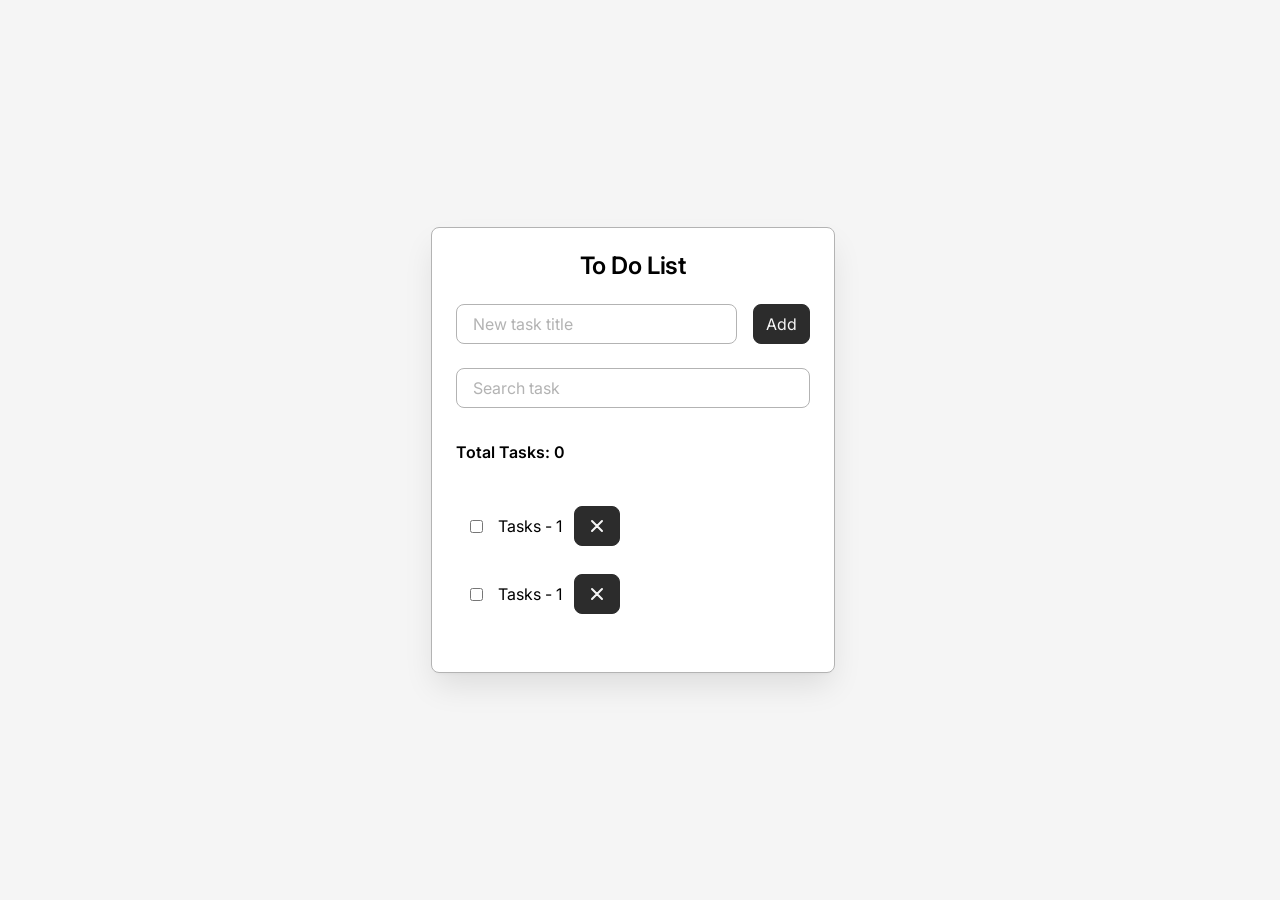
==== src/index.html @ d5d2d810 "Fix: index.html, todo.css" ====
<!doctype html>
<html lang="en">

<head>
  <meta charset="UTF-8" />
  <meta name="viewport" content="width=device-width" />
  <title>To Do List</title>
  <link rel="stylesheet" href="./styles/index.css" />
  <script src=" ./script.js" defer>
  </script>
</head>

<body>
  <div class="todo" data-js-todo>
    <h1 class="todo__title">To Do List</h1>
    <form class="todo__form data-js-todo-new-task-form">
      <div class="todo__field field">
        <label class="field__label" for="new-task">
          New task title
        </label>
        <input class="field__input" id="new-task" placeholder=" " autocomplete="off" data-js-todo-new-task-input />
      </div>
      <button class="button" type="submit">Add</button>
    </form>

    <form class="todo__form data-js-todo-search-task-form">
      <div class="todo__field field">
        <label class="field__label" for="new-task">
          Search task
        </label>
        <input class="field__input" type="search" id="new-task" placeholder=" " autocomplete="off"
          data-js-todo-search-task-input />
      </div>
    </form>

    <div class="todo__info">
      <div class="todo__total-tasks">
        Total Tasks: <span data-js-todo-total-tasks>0</span>
      </div>
      <button class="todo__delete-all-button" type="button" data-js-todo-delete-all-button>
        Delete All
      </button>
    </div>

    <ul class="todo__list" data-js-todo-list>
      <li class="todo__item todo-item" data-js-todo-item>
        <input id="todo-1" class="todo-item__checkbox" type="checkbox" data-js-todo-item-checkbox />
        <label for="todo-1" class="todo-item__label" data-js-todo-item-label>Tasks - 1
        </label>
        <button data-js-todo-item-delete-button class="todo__item__delete-button" type="button" aria-label="Delete"
          title="Delete">
          <svg viewBox="0 0 20 20" xmlns="http://www.w3.org/2000/svg" xmlns:xlink="http://www.w3.org/1999/xlink"
            width="20.000000" height="20.000000" fill="none">
            <rect id="X" width="20.000000" height="20.000000" x="0.000000" y="0.000000" fill="rgb(255,255,255)"
              fill-opacity="0" />
            <path id="Icon" d="M5 5L10 10L15 15M15 5L10 10M10 10L5 15" stroke="rgb(117,117,117)" stroke-linecap="round"
              stroke-linejoin="round" stroke-width="2.000000" />
          </svg>
        </button>
      </li>
      <li class="todo__item todo-item data-js-todo-item">
        <input id="todo-1" class="todo-item__checkbox" type="checkbox" data-js-todo-item-checkbox />
        <label for="todo-1" class="todo-item__label" data-js-todo-item-label>Tasks - 1
        </label>
        <button data-js-todo-item-delete-button class="todo__item__delete-button" type="button" aria-label="Delete"
          title="Delete">
          <svg viewBox="0 0 20 20" xmlns="http://www.w3.org/2000/svg" xmlns:xlink="http://www.w3.org/1999/xlink"
            width="20.000000" height="20.000000" fill="none">
            <rect id="X" width="20.000000" height="20.000000" x="0.000000" y="0.000000" fill="rgb(255,255,255)"
              fill-opacity="0" />
            <path id="Icon" d="M5 5L10 10L15 15M15 5L10 10M10 10L5 15" stroke="rgb(117,117,117)" stroke-linecap="round"
              stroke-linejoin="round" stroke-width="2.000000" />
          </svg>
        </button>
      </li>
    </ul>
    <div class="todo__empty-message" data-js-todo-empty-message></div>
  </div>
</body>

</html>
---- src/styles/index.css ----
@import url(./fonts.css);
@import url(./global.css);
@import url(./normaiize.css);
@import url(./variables.css);

@import url(./components/button.css);
@import url(./components/field.css);
@import url(./components/todo.css);
@import url(./components/todo-item.css);
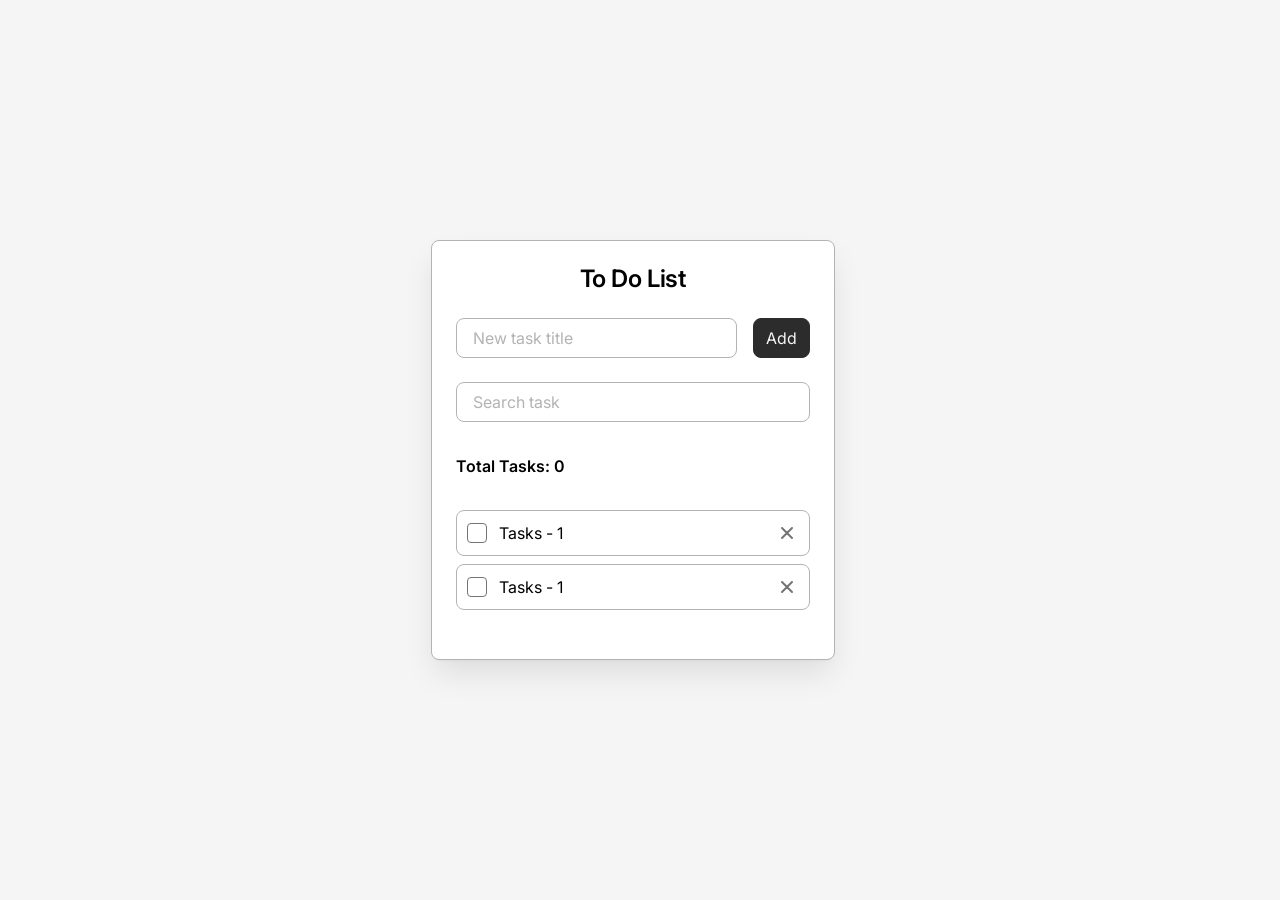
==== commit 510df4d5: "Add: todo-item.css" ====
--- a/src/index.html
+++ b/src/index.html
@@ -25,10 +25,10 @@
 
     <form class="todo__form data-js-todo-search-task-form">
       <div class="todo__field field">
-        <label class="field__label" for="new-task">
+        <label class="field__label" for="search-task">
           Search task
         </label>
-        <input class="field__input" type="search" id="new-task" placeholder=" " autocomplete="off"
+        <input class="field__input" type="search" id="search-task" placeholder=" " autocomplete="off"
           data-js-todo-search-task-input />
       </div>
     </form>
@@ -58,9 +58,9 @@
           </svg>
         </button>
       </li>
-      <li class="todo__item todo-item data-js-todo-item">
-        <input id="todo-1" class="todo-item__checkbox" type="checkbox" data-js-todo-item-checkbox />
-        <label for="todo-1" class="todo-item__label" data-js-todo-item-label>Tasks - 1
+      <li class="todo__item todo-item todo-item data-js-todo-item">
+        <input id="todo-2" class="todo-item__checkbox" type="checkbox" data-js-todo-item-checkbox />
+        <label for="todo-2" class="todo-item__label" data-js-todo-item-label>Tasks - 1
         </label>
         <button data-js-todo-item-delete-button class="todo__item__delete-button" type="button" aria-label="Delete"
           title="Delete">
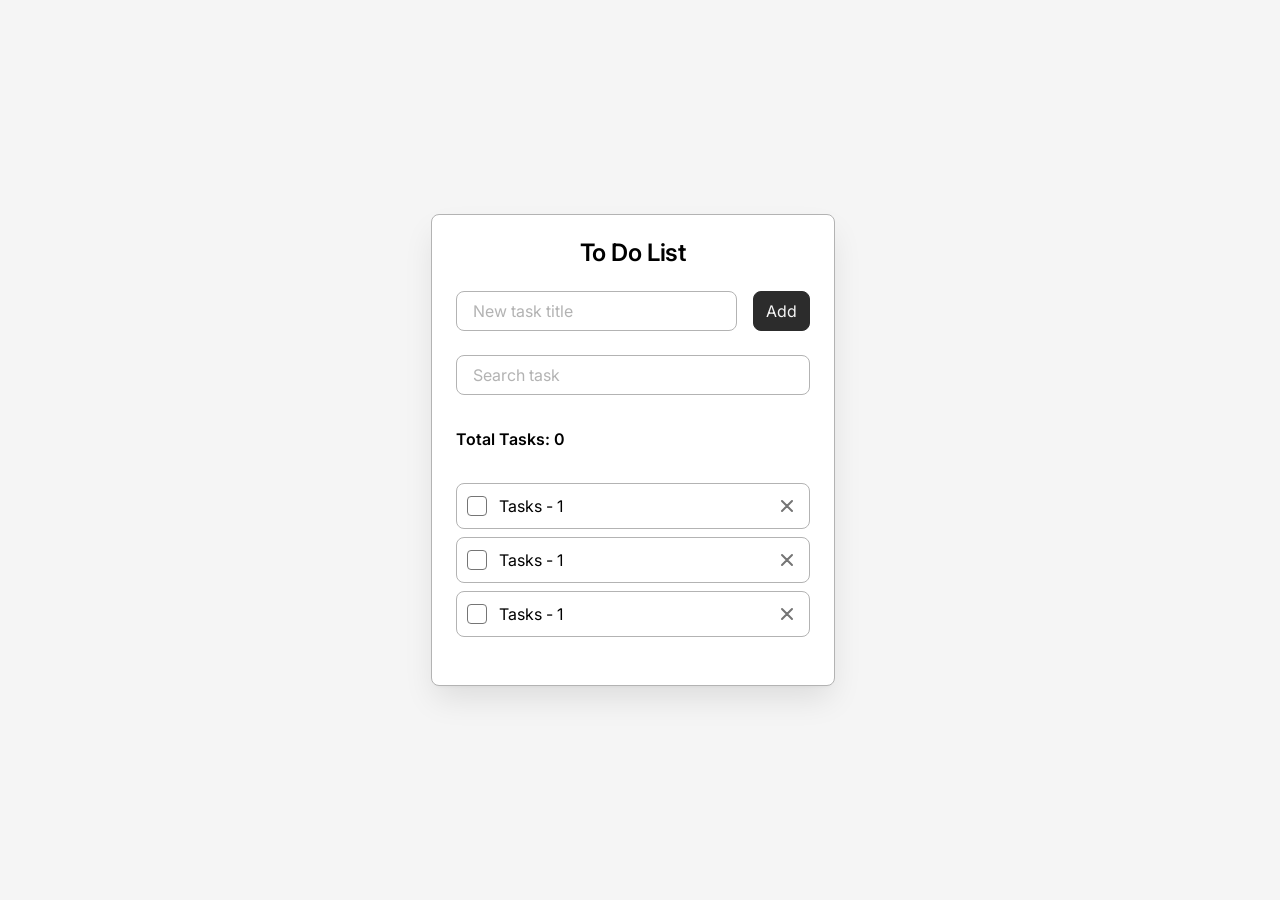
==== commit 11809efb: "Fix: index.html" ====
--- a/src/index.html
+++ b/src/index.html
@@ -58,6 +58,21 @@
           </svg>
         </button>
       </li>
+      <li class="todo__item todo-item" data-js-todo-item>
+        <input id="todo-1" class="todo-item__checkbox" type="checkbox" data-js-todo-item-checkbox />
+        <label for="todo-1" class="todo-item__label" data-js-todo-item-label>Tasks - 1
+        </label>
+        <button data-js-todo-item-delete-button class="todo__item__delete-button" type="button" aria-label="Delete"
+          title="Delete">
+          <svg viewBox="0 0 20 20" xmlns="http://www.w3.org/2000/svg" xmlns:xlink="http://www.w3.org/1999/xlink"
+            width="20.000000" height="20.000000" fill="none">
+            <rect id="X" width="20.000000" height="20.000000" x="0.000000" y="0.000000" fill="rgb(255,255,255)"
+              fill-opacity="0" />
+            <path id="Icon" d="M5 5L10 10L15 15M15 5L10 10M10 10L5 15" stroke="rgb(117,117,117)" stroke-linecap="round"
+              stroke-linejoin="round" stroke-width="2.000000" />
+          </svg>
+        </button>
+      </li>
       <li class="todo__item todo-item todo-item data-js-todo-item">
         <input id="todo-2" class="todo-item__checkbox" type="checkbox" data-js-todo-item-checkbox />
         <label for="todo-2" class="todo-item__label" data-js-todo-item-label>Tasks - 1
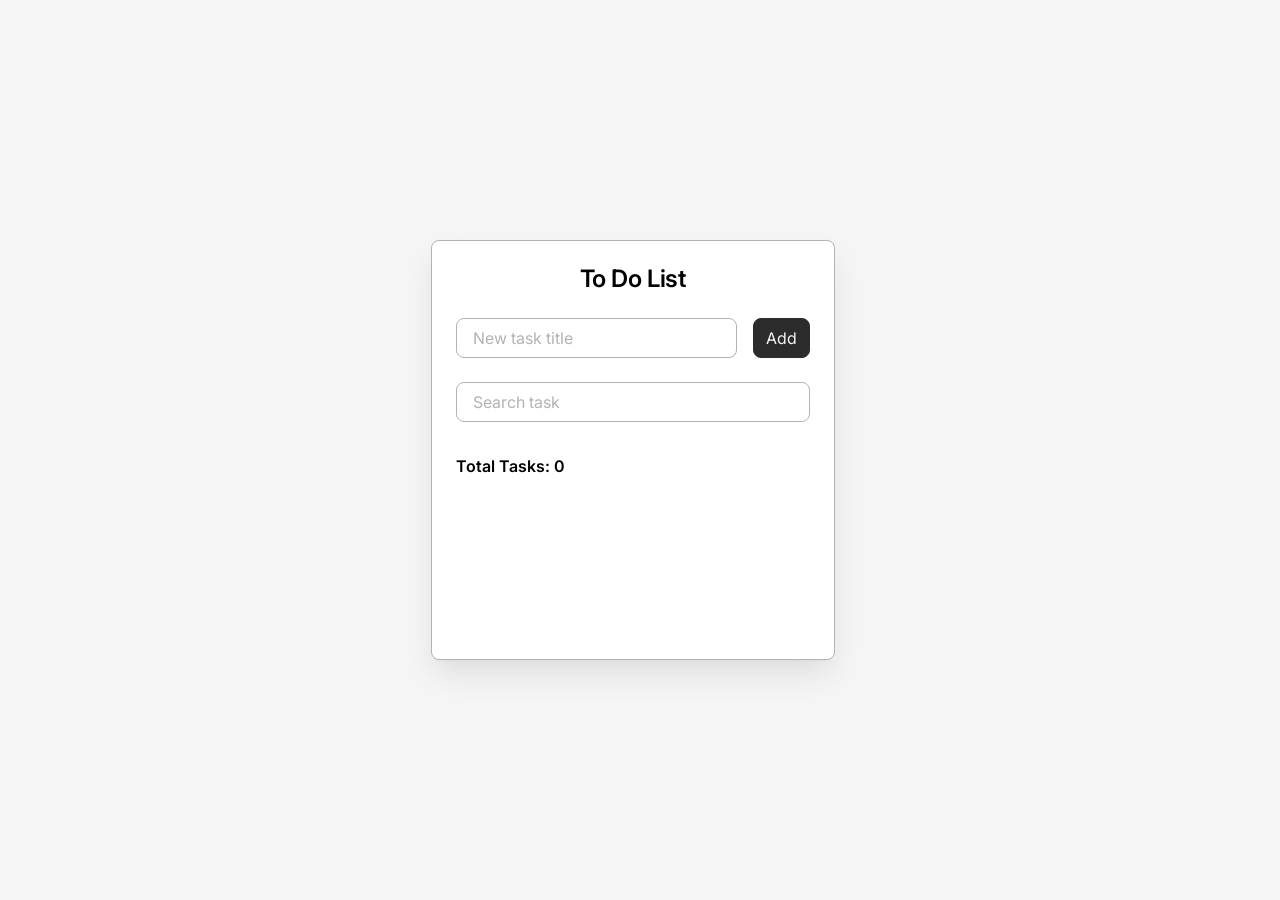
==== commit ab69068d: "Finish method render" ====
--- a/src/index.html
+++ b/src/index.html
@@ -42,53 +42,7 @@
       </button>
     </div>
 
-    <ul class="todo__list" data-js-todo-list>
-      <li class="todo__item todo-item" data-js-todo-item>
-        <input id="todo-1" class="todo-item__checkbox" type="checkbox" data-js-todo-item-checkbox />
-        <label for="todo-1" class="todo-item__label" data-js-todo-item-label>Tasks - 1
-        </label>
-        <button data-js-todo-item-delete-button class="todo__item__delete-button" type="button" aria-label="Delete"
-          title="Delete">
-          <svg viewBox="0 0 20 20" xmlns="http://www.w3.org/2000/svg" xmlns:xlink="http://www.w3.org/1999/xlink"
-            width="20.000000" height="20.000000" fill="none">
-            <rect id="X" width="20.000000" height="20.000000" x="0.000000" y="0.000000" fill="rgb(255,255,255)"
-              fill-opacity="0" />
-            <path id="Icon" d="M5 5L10 10L15 15M15 5L10 10M10 10L5 15" stroke="rgb(117,117,117)" stroke-linecap="round"
-              stroke-linejoin="round" stroke-width="2.000000" />
-          </svg>
-        </button>
-      </li>
-      <li class="todo__item todo-item" data-js-todo-item>
-        <input id="todo-1" class="todo-item__checkbox" type="checkbox" data-js-todo-item-checkbox />
-        <label for="todo-1" class="todo-item__label" data-js-todo-item-label>Tasks - 1
-        </label>
-        <button data-js-todo-item-delete-button class="todo__item__delete-button" type="button" aria-label="Delete"
-          title="Delete">
-          <svg viewBox="0 0 20 20" xmlns="http://www.w3.org/2000/svg" xmlns:xlink="http://www.w3.org/1999/xlink"
-            width="20.000000" height="20.000000" fill="none">
-            <rect id="X" width="20.000000" height="20.000000" x="0.000000" y="0.000000" fill="rgb(255,255,255)"
-              fill-opacity="0" />
-            <path id="Icon" d="M5 5L10 10L15 15M15 5L10 10M10 10L5 15" stroke="rgb(117,117,117)" stroke-linecap="round"
-              stroke-linejoin="round" stroke-width="2.000000" />
-          </svg>
-        </button>
-      </li>
-      <li class="todo__item todo-item todo-item data-js-todo-item">
-        <input id="todo-2" class="todo-item__checkbox" type="checkbox" data-js-todo-item-checkbox />
-        <label for="todo-2" class="todo-item__label" data-js-todo-item-label>Tasks - 1
-        </label>
-        <button data-js-todo-item-delete-button class="todo__item__delete-button" type="button" aria-label="Delete"
-          title="Delete">
-          <svg viewBox="0 0 20 20" xmlns="http://www.w3.org/2000/svg" xmlns:xlink="http://www.w3.org/1999/xlink"
-            width="20.000000" height="20.000000" fill="none">
-            <rect id="X" width="20.000000" height="20.000000" x="0.000000" y="0.000000" fill="rgb(255,255,255)"
-              fill-opacity="0" />
-            <path id="Icon" d="M5 5L10 10L15 15M15 5L10 10M10 10L5 15" stroke="rgb(117,117,117)" stroke-linecap="round"
-              stroke-linejoin="round" stroke-width="2.000000" />
-          </svg>
-        </button>
-      </li>
-    </ul>
+    <ul class="todo__list" data-js-todo-list></ul>
     <div class="todo__empty-message" data-js-todo-empty-message></div>
   </div>
 </body>
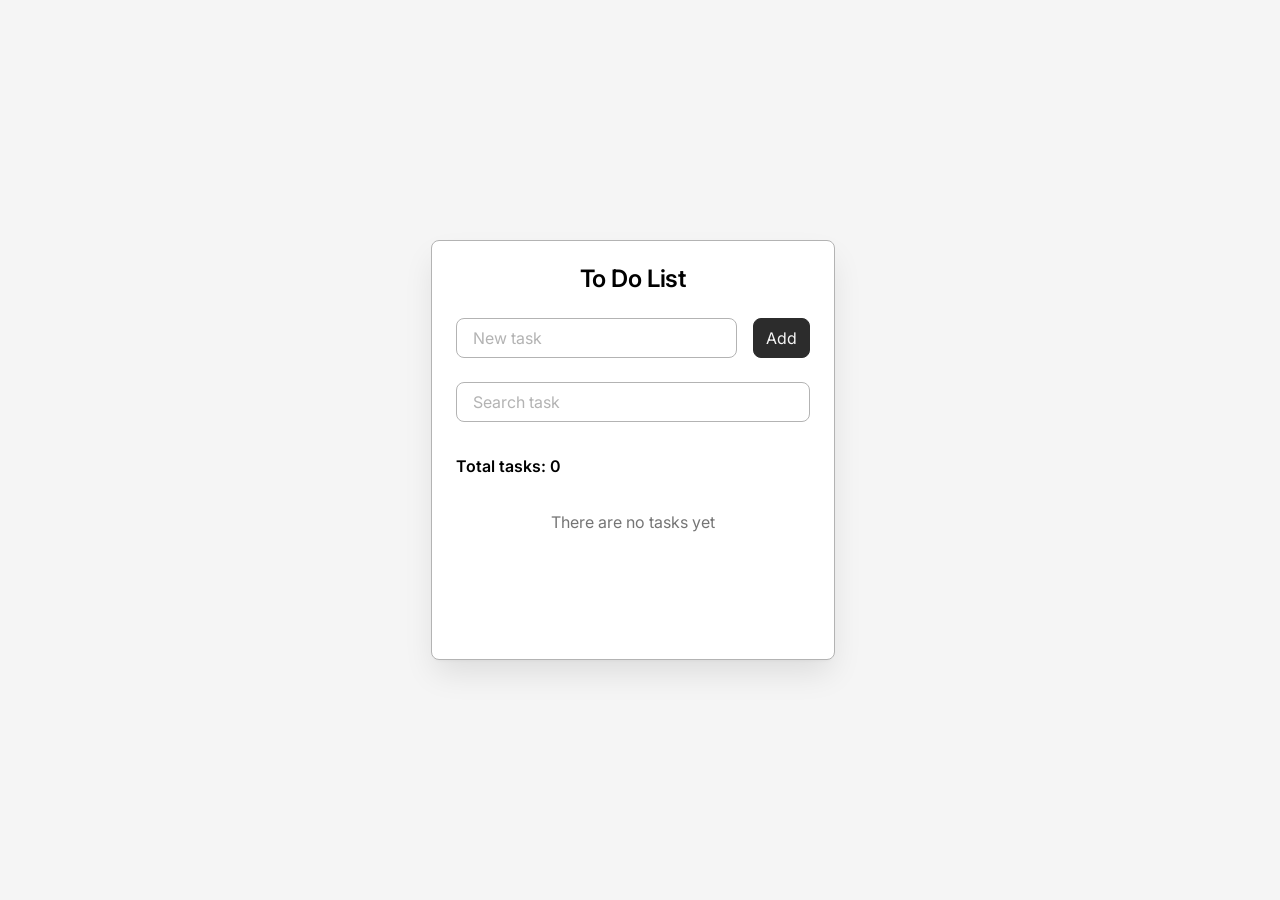
==== commit a6cb01fb: "Fix end Finish app" ====
--- a/src/index.html
+++ b/src/index.html
@@ -2,46 +2,42 @@
 <html lang="en">
 
 <head>
-  <meta charset="UTF-8" />
+  <meta charset="UTF-8">
   <meta name="viewport" content="width=device-width" />
   <title>To Do List</title>
-  <link rel="stylesheet" href="./styles/index.css" />
-  <script src=" ./script.js" defer>
-  </script>
+  <link rel="stylesheet" href="styles/index.css" />
+  <script src="script.js" type="module"></script>
 </head>
 
 <body>
   <div class="todo" data-js-todo>
     <h1 class="todo__title">To Do List</h1>
-    <form class="todo__form data-js-todo-new-task-form">
+    <form class="todo__form" data-js-todo-new-task-form>
       <div class="todo__field field">
         <label class="field__label" for="new-task">
-          New task title
+          New task
         </label>
         <input class="field__input" id="new-task" placeholder=" " autocomplete="off" data-js-todo-new-task-input />
       </div>
       <button class="button" type="submit">Add</button>
     </form>
-
-    <form class="todo__form data-js-todo-search-task-form">
+    <form class="todo__form" data-js-todo-search-task-form>
       <div class="todo__field field">
         <label class="field__label" for="search-task">
           Search task
         </label>
-        <input class="field__input" type="search" id="search-task" placeholder=" " autocomplete="off"
+        <input class="field__input" id="search-task" placeholder=" " autocomplete="off" type="search"
           data-js-todo-search-task-input />
       </div>
     </form>
-
     <div class="todo__info">
       <div class="todo__total-tasks">
-        Total Tasks: <span data-js-todo-total-tasks>0</span>
+        Total tasks: <span data-js-todo-total-tasks>0</span>
       </div>
       <button class="todo__delete-all-button" type="button" data-js-todo-delete-all-button>
-        Delete All
+        Delete all
       </button>
     </div>
-
     <ul class="todo__list" data-js-todo-list></ul>
     <div class="todo__empty-message" data-js-todo-empty-message></div>
   </div>
